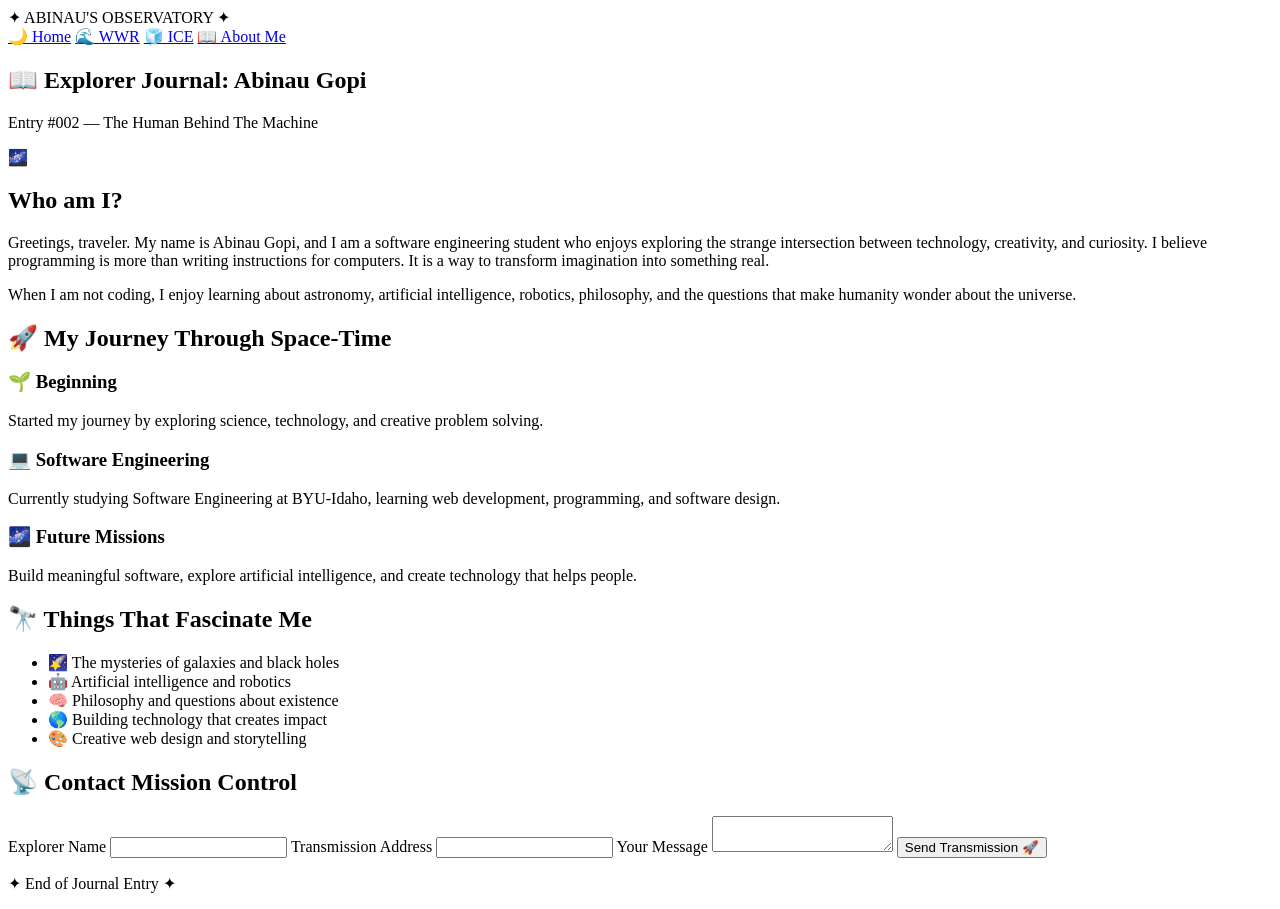
==== aboutme.html @ b86947c1 "Add files via upload" ====
<!DOCTYPE html>
<html lang="en">
<head>
    <meta charset="UTF-8">
    <meta name="viewport" content="width=device-width, initial-scale=1.0">
    <title>About Abinau | Explorer Journal</title>
    <link rel="stylesheet" href="styles/style.css">
    <link href="https://fonts.googleapis.com/css2?family=Caveat:wght@400;700&family=Poppins:wght@300;400;600&display=swap" rel="stylesheet">
</head>
<body>
<header>
    <div class="logo">
        ✦ ABINAU'S OBSERVATORY ✦
    </div>
    <nav>
        <a href="index.html">🌙 Home</a>
        <a href="wwr/index.html">🌊 WWR</a>
        <a href="ice.html">🧊 ICE</a>
        <a href="aboutme.html">📖 About Me</a>
    </nav>
</header>
<main>
<section class="journal">
<h1>
📖 Explorer Journal: Abinau Gopi
</h1>
<p class="small-title">
Entry #002 — The Human Behind The Machine
</p>
<div class="journal-page">
<div class="astronaut-avatar">
    🌌
</div>
<div>
<h2>
Who am I?
</h2>
<p>
Greetings, traveler.
My name is Abinau Gopi, and I am a software engineering
student who enjoys exploring the strange intersection between
technology, creativity, and curiosity.
I believe programming is more than writing instructions
for computers. It is a way to transform imagination into
something real.
</p>
<p>
When I am not coding, I enjoy learning about astronomy,
artificial intelligence, robotics, philosophy, and the
questions that make humanity wonder about the universe.
</p>
</div>
</div>
</section>
<section class="timeline">
<h2>
🚀 My Journey Through Space-Time
</h2>
<div class="timeline-box">
<h3>
🌱 Beginning
</h3>
<p>
Started my journey by exploring science,
technology, and creative problem solving.
</p>
</div>
<div class="timeline-box">
<h3>
💻 Software Engineering
</h3>
<p>
Currently studying Software Engineering at BYU-Idaho,
learning web development, programming, and software design.
</p>
</div>
<div class="timeline-box">
<h3>
🌌 Future Missions
</h3>
<p>
Build meaningful software, explore artificial intelligence,
and create technology that helps people.
</p>
</div>
</section>
<section class="favorites">
<h2>
🔭 Things That Fascinate Me
</h2>
<ul>
<li>
🌠 The mysteries of galaxies and black holes
</li>
<li>
🤖 Artificial intelligence and robotics
</li>
<li>
🧠 Philosophy and questions about existence
</li>
<li>
🌎 Building technology that creates impact
</li>
<li>
🎨 Creative web design and storytelling
</li>
</ul>
</section>
<section class="contact">
<h2>
📡 Contact Mission Control
</h2>
<form>
<label>
Explorer Name
</label>
<input type="text">
<label>
Transmission Address
</label>
<input type="email">
<label>
Your Message
</label>
<textarea></textarea>
<button>
Send Transmission 🚀
</button>
</form>
</section>
</main>
<footer>
<p>
✦ End of Journal Entry ✦
</p>
</footer>
</body>
</html>
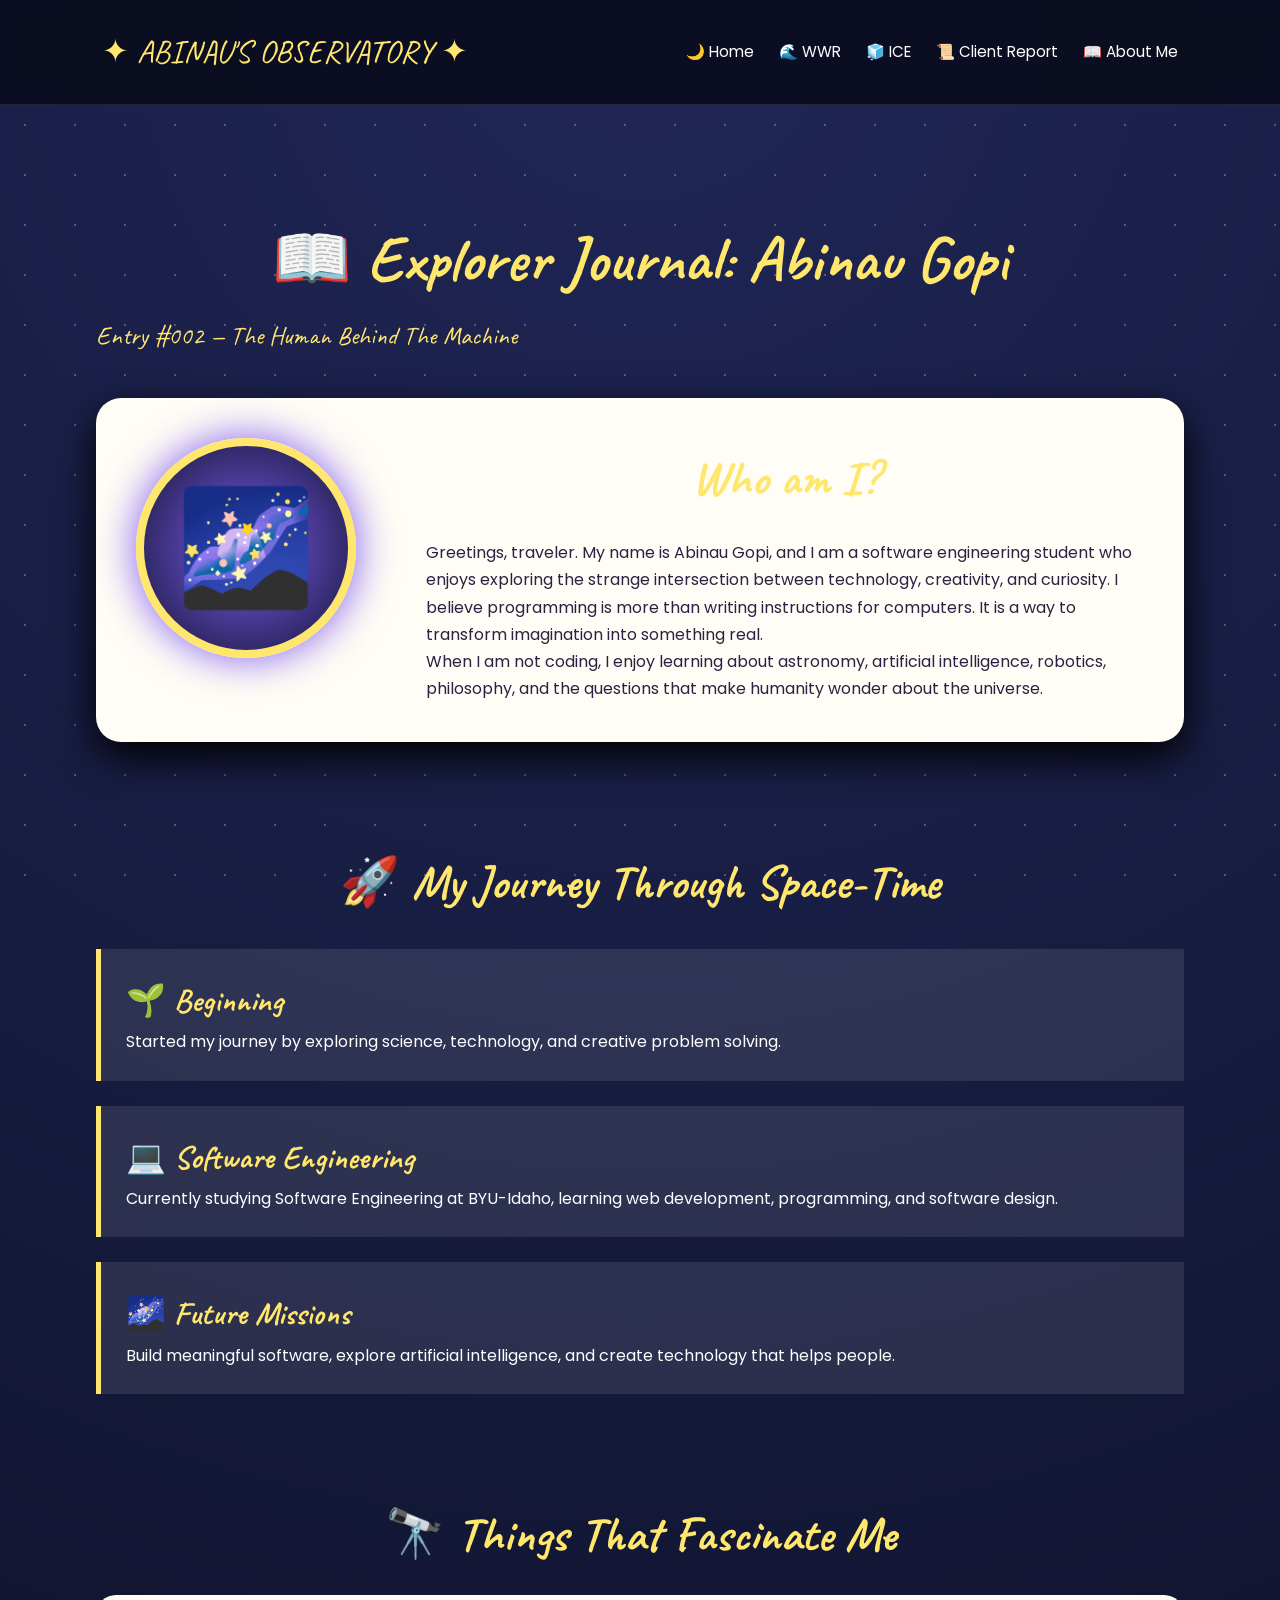
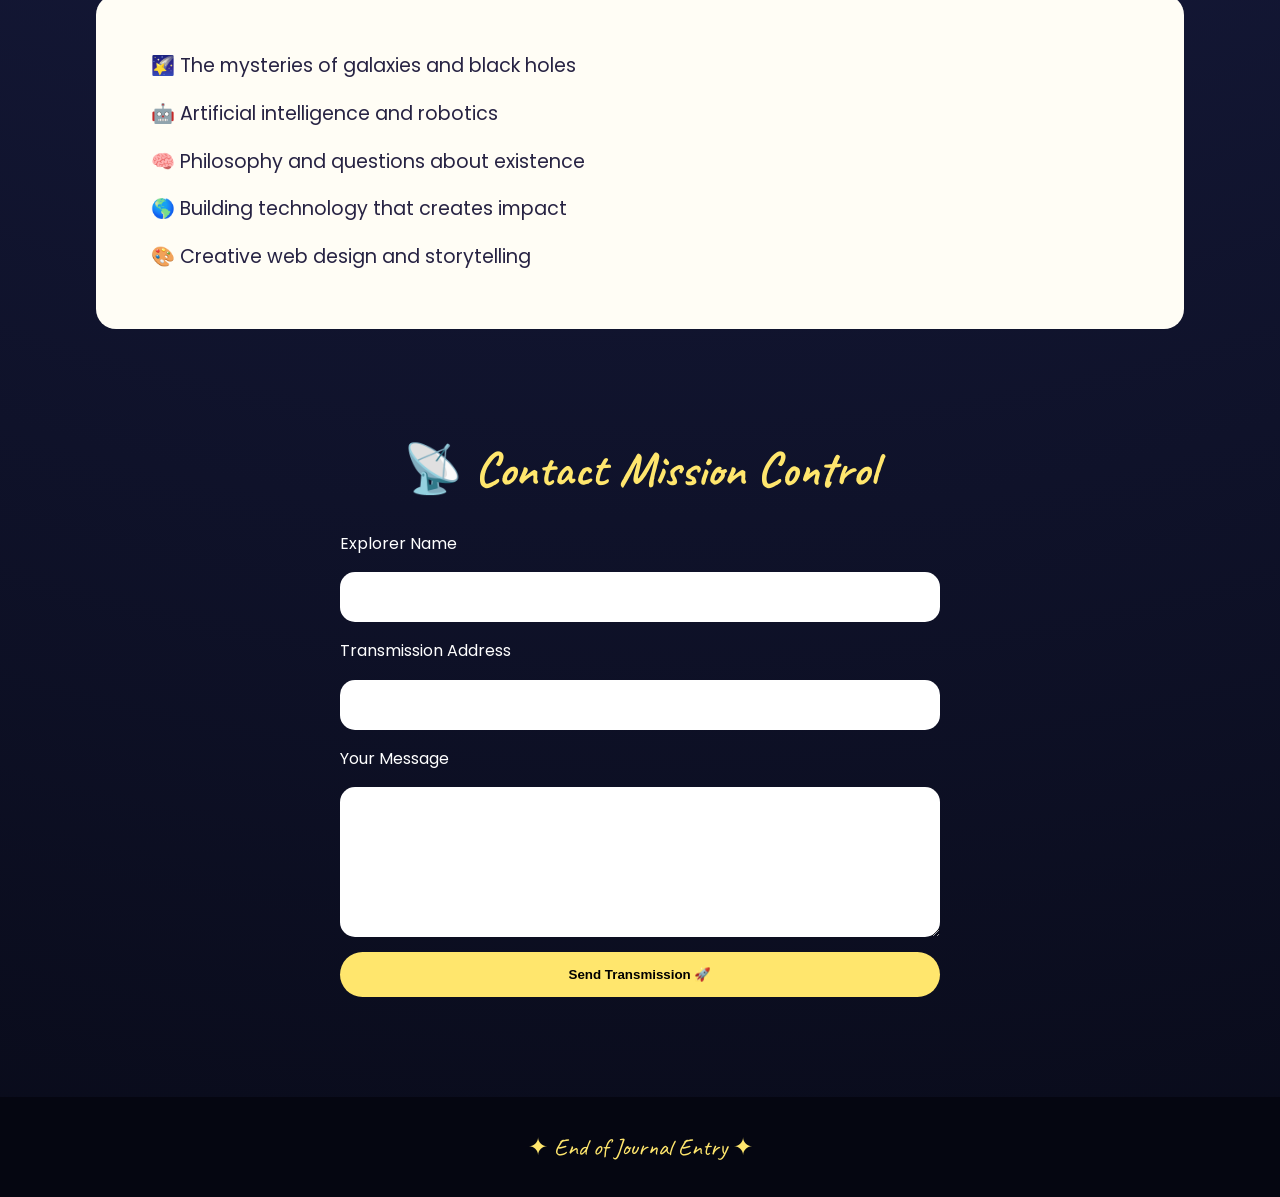
==== commit 85d55144: "Update aboutme.html" ====
--- a/aboutme.html
+++ b/aboutme.html
@@ -16,6 +16,7 @@
         <a href="index.html">🌙 Home</a>
         <a href="wwr/index.html">🌊 WWR</a>
         <a href="ice.html">🧊 ICE</a>
+        <a href="client_report.html">📜 Client Report</a>
         <a href="aboutme.html">📖 About Me</a>
     </nav>
 </header>
@@ -135,4 +136,4 @@
 </p>
 </footer>
 </body>
-</html>+</html>
--- a/styles/style.css
+++ b/styles/style.css
@@ -0,0 +1,384 @@
+*{
+    margin:0;
+    padding:0;
+    box-sizing:border-box;
+}
+:root{
+    --night:#090b1a;
+    --space:#111633;
+    --purple:#7f5af0;
+    --gold:#ffe66d;
+    --cream:#fff7e6;
+    --paper:#fffdf5;
+    --ink:#272343;
+}
+body{
+    font-family:'Poppins', sans-serif;
+    background:
+    radial-gradient(circle at top, #202657, var(--night));
+    color:white;
+    line-height:1.7;
+    overflow-x:hidden;
+}
+body::before{
+    content:"";
+    position:fixed;
+    inset:0;
+    background-image:
+    radial-gradient(white 1px, transparent 1px);
+    background-size:50px 50px;
+    opacity:.25;
+    z-index:-1;
+}
+
+header{
+    display:flex;
+    justify-content:space-between;
+    align-items:center;
+    padding:25px 8%;
+    position:sticky;
+    top:0;
+    background:rgba(9,11,26,.85);
+    backdrop-filter:blur(10px);
+    border-bottom:1px solid rgba(255,255,255,.1);
+}
+.logo{
+    font-family:'Caveat', cursive;
+    font-size:2rem;
+    color:var(--gold);
+}
+nav{
+    display:flex;
+    gap:25px;
+}
+nav a{
+    color:white;
+    text-decoration:none;
+    font-size:.95rem;
+    transition:.3s;
+}
+nav a:hover{
+    color:var(--gold);
+    transform:translateY(-3px);
+}
+.hero{
+    min-height:85vh;
+    display:grid;
+    grid-template-columns:1fr 300px;
+    align-items:center;
+    padding:80px 10%;
+}
+.small-title{
+    color:var(--gold);
+    font-family:'Caveat';
+    font-size:1.6rem;
+}
+.hero h1{
+    font-family:'Caveat';
+    font-size:4.5rem;
+    line-height:1.1;
+    margin:20px 0;
+}
+.hero p{
+    max-width:600px;
+    color:#ddd;
+}
+.launch-button{
+    display:inline-block;
+    margin-top:30px;
+    padding:15px 30px;
+    background:var(--purple);
+    color:white;
+    border-radius:50px;
+    text-decoration:none;
+    transition:.4s;
+}
+.launch-button:hover{
+    background:var(--gold);
+    color:black;
+    transform:scale(1.08);
+}
+.moon{
+    font-size:15rem;
+    text-align:center;
+    animation:float 5s infinite ease-in-out;
+    filter:drop-shadow(0 0 30px #fff);
+}
+@keyframes float{
+    50%{
+        transform:translateY(-25px);
+    }
+}
+section{
+    width:85%;
+    margin:100px auto;
+}
+section h2{
+    text-align:center;
+    font-family:'Caveat';
+    font-size:3rem;
+    color:var(--gold);
+    margin-bottom:20px;
+}
+.planets{
+    display:grid;
+    grid-template-columns:repeat(3,1fr);
+    gap:50px;
+    margin-top:50px;
+}
+.planet{
+    padding:35px;
+    border-radius:50%;
+    min-height:280px;
+    display:flex;
+    flex-direction:column;
+    justify-content:center;
+    text-align:center;
+    background:
+    linear-gradient(135deg,#252a62,#111633);
+    border:3px solid rgba(255,255,255,.15);
+    transition:.5s;
+}
+.planet:hover{
+    transform:translateY(-20px) rotate(3deg);
+    box-shadow:0 0 40px var(--purple);
+}
+.planet h3{
+    font-family:'Caveat';
+    font-size:2rem;
+    color:var(--gold);
+}
+.planet a{
+    margin-top:15px;
+    color:white;
+}
+.skill-list{
+    background:rgba(255,255,255,.08);
+    padding:30px;
+    border-radius:20px;
+}
+.skill-list p{
+    display:flex;
+    justify-content:space-between;
+    padding:15px;
+    border-bottom:1px solid rgba(255,255,255,.2);
+}
+.skill-list span{
+    color:var(--gold);
+}
+.notes{
+    display:grid;
+    grid-template-columns:repeat(3,1fr);
+    gap:30px;
+}
+.note{
+    background:var(--paper);
+    color:var(--ink);
+    padding:30px;
+    min-height:220px;
+    transform:rotate(-2deg);
+    box-shadow:0 10px 20px black;
+    transition:.3s;
+}
+.note:nth-child(2){
+    transform:rotate(3deg);
+}
+.note:hover{
+    transform:scale(1.05) rotate(0);
+}
+.note h3{
+    font-family:'Caveat';
+    font-size:2rem;
+}
+/* =========================
+   TABLE
+========================= */
+table{
+    width:100%;
+    border-collapse:collapse;
+    background:var(--paper);
+    color:var(--ink);
+    border-radius:20px;
+    overflow:hidden;
+}
+th{
+    background:var(--purple);
+    color:white;
+}
+td,th{
+    padding:18px;
+    text-align:center;
+}
+
+/* =========================
+   FORM
+========================= */
+form{
+    max-width:600px;
+    margin:auto;
+    display:grid;
+    gap:15px;
+}
+input,
+textarea{
+    padding:15px;
+    border-radius:15px;
+    border:none;
+    font-family:inherit;
+}
+textarea{
+    height:150px;
+}
+button{
+    padding:15px;
+    border:none;
+    border-radius:50px;
+    background:var(--gold);
+    cursor:pointer;
+    font-weight:bold;
+    transition:.3s;
+}
+button:hover{
+    transform:scale(1.05);
+    background:white;
+}
+footer{
+    text-align:center;
+    padding:30px;
+    background:#050611;
+    color:var(--gold);
+    font-family:'Caveat';
+    font-size:1.5rem;
+}
+.journal h1{
+    text-align:center;
+    font-family:'Caveat';
+    font-size:4rem;
+    color:var(--gold);
+}
+.journal-page{
+    margin-top:40px;
+    background:var(--paper);
+    color:var(--ink);
+    padding:40px;
+    border-radius:25px;
+    display:grid;
+    grid-template-columns:250px 1fr;
+    gap:40px;
+    box-shadow:0 15px 40px black;
+}
+.astronaut-avatar{
+    width:220px;
+    height:220px;
+    border-radius:50%;
+    display:flex;
+    align-items:center;
+    justify-content:center;
+    font-size:7rem;
+    background:
+    radial-gradient(circle,#7f5af0,#111633);
+    border:8px solid var(--gold);
+    box-shadow:
+    0 0 40px #7f5af0;
+    animation:float 5s infinite ease-in-out;
+}
+.timeline-box{
+    background:rgba(255,255,255,.1);
+    padding:25px;
+    margin:25px 0;
+    border-left:5px solid var(--gold);
+}
+.timeline-box h3{
+    font-family:'Caveat';
+    font-size:2rem;
+    color:var(--gold);
+}
+.favorites ul{
+    background:var(--paper);
+    color:var(--ink);
+    padding:40px;
+    border-radius:20px;
+    list-style:none;
+}
+.favorites li{
+    margin:15px;
+    font-size:1.2rem;
+}
+@media(max-width:800px){
+    .journal-page{
+        grid-template-columns:1fr;
+        text-align:center;
+    }
+}
+
+.ice-intro{
+    text-align:center;
+    max-width:800px;
+}
+
+.ice-intro h1{
+    font-family:'Caveat';
+    font-size:4rem;
+    color:var(--gold);
+}
+
+
+.ice-cards{
+    display:grid;
+    grid-template-columns:repeat(3,1fr);
+    gap:35px;
+    margin-top:50px;
+}
+
+
+.ice-card{
+    background:
+    linear-gradient(
+    145deg,
+    rgba(255,255,255,.15),
+    rgba(255,255,255,.03)
+    );
+
+    padding:35px;
+    border-radius:25px;
+    border:1px solid rgba(255,255,255,.2);
+    backdrop-filter:blur(10px);
+    transition:.4s;
+
+}
+
+.ice-card:hover{
+    transform:translateY(-15px);
+    box-shadow:
+    0 0 30px #7f5af0;
+}
+
+
+.ice-card h3{
+    font-family:'Caveat';
+    font-size:2.2rem;
+    color:#a5f3fc;
+}
+
+
+.ice-card a{
+    display:inline-block;
+    margin-top:20px;
+    color:var(--gold);
+    text-decoration:none;
+}
+
+
+.research-note .note{
+    max-width:600px;
+    margin:auto;
+    text-align:center;
+    font-family:'Caveat';
+    font-size:2rem;
+}
+
+@media(max-width:900px){
+    .ice-cards{
+        grid-template-columns:1fr;
+    }
+}
